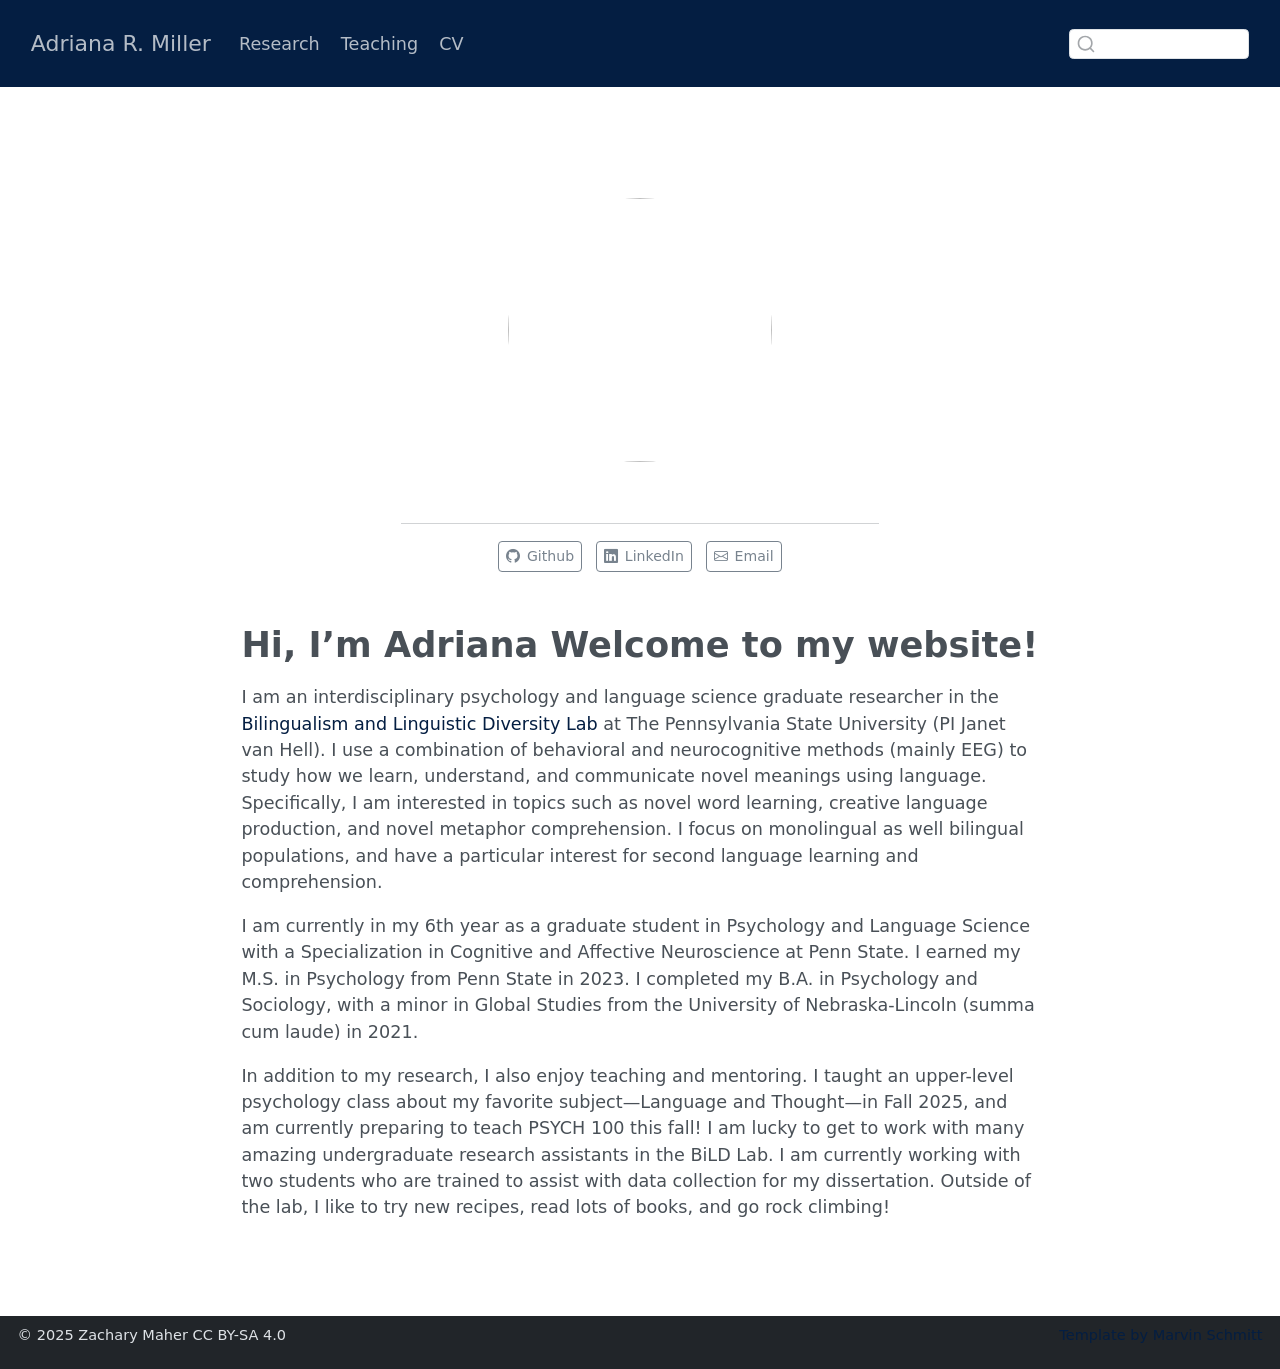
==== docs/index.html @ 5a1ea46b "Initial website" ====
<!DOCTYPE html>
<html xmlns="http://www.w3.org/1999/xhtml" lang="en" xml:lang="en"><head>

<meta charset="utf-8">
<meta name="generator" content="quarto-1.6.36">

<meta name="viewport" content="width=device-width, initial-scale=1.0, user-scalable=yes">


<title>Adriana R. Miller</title>
<style>
code{white-space: pre-wrap;}
span.smallcaps{font-variant: small-caps;}
div.columns{display: flex; gap: min(4vw, 1.5em);}
div.column{flex: auto; overflow-x: auto;}
div.hanging-indent{margin-left: 1.5em; text-indent: -1.5em;}
ul.task-list{list-style: none;}
ul.task-list li input[type="checkbox"] {
  width: 0.8em;
  margin: 0 0.8em 0.2em -1em; /* quarto-specific, see https://github.com/quarto-dev/quarto-cli/issues/4556 */ 
  vertical-align: middle;
}
</style>


<script src="site_libs/quarto-nav/quarto-nav.js"></script>
<script src="site_libs/clipboard/clipboard.min.js"></script>
<script src="site_libs/quarto-search/autocomplete.umd.js"></script>
<script src="site_libs/quarto-search/fuse.min.js"></script>
<script src="site_libs/quarto-search/quarto-search.js"></script>
<meta name="quarto:offset" content="./">
<script src="site_libs/quarto-html/quarto.js"></script>
<script src="site_libs/quarto-html/popper.min.js"></script>
<script src="site_libs/quarto-html/tippy.umd.min.js"></script>
<link href="site_libs/quarto-html/tippy.css" rel="stylesheet">
<link href="site_libs/quarto-html/quarto-syntax-highlighting-01c78b5cd655e4cd89133cf59d535862.css" rel="stylesheet" id="quarto-text-highlighting-styles">
<script src="site_libs/bootstrap/bootstrap.min.js"></script>
<link href="site_libs/bootstrap/bootstrap-icons.css" rel="stylesheet">
<link href="site_libs/bootstrap/bootstrap-8061270eec1093b1c19bd9920ae8cfa3.min.css" rel="stylesheet" append-hash="true" id="quarto-bootstrap" data-mode="light">
<script id="quarto-search-options" type="application/json">{
  "location": "navbar",
  "copy-button": false,
  "collapse-after": 3,
  "panel-placement": "end",
  "type": "textbox",
  "limit": 50,
  "keyboard-shortcut": [
    "f",
    "/",
    "s"
  ],
  "language": {
    "search-no-results-text": "No results",
    "search-matching-documents-text": "matching documents",
    "search-copy-link-title": "Copy link to search",
    "search-hide-matches-text": "Hide additional matches",
    "search-more-match-text": "more match in this document",
    "search-more-matches-text": "more matches in this document",
    "search-clear-button-title": "Clear",
    "search-text-placeholder": "",
    "search-detached-cancel-button-title": "Cancel",
    "search-submit-button-title": "Submit",
    "search-label": "Search"
  }
}</script>


</head>

<body class="nav-fixed fullcontent">

<div id="quarto-search-results"></div>
  <header id="quarto-header" class="headroom fixed-top">
    <nav class="navbar navbar-expand-lg " data-bs-theme="dark">
      <div class="navbar-container container-fluid">
      <div class="navbar-brand-container mx-auto">
    <a class="navbar-brand" href="./index.html">
    <span class="navbar-title">Adriana R. Miller</span>
    </a>
  </div>
            <div id="quarto-search" class="" title="Search"></div>
          <button class="navbar-toggler" type="button" data-bs-toggle="collapse" data-bs-target="#navbarCollapse" aria-controls="navbarCollapse" role="menu" aria-expanded="false" aria-label="Toggle navigation" onclick="if (window.quartoToggleHeadroom) { window.quartoToggleHeadroom(); }">
  <span class="navbar-toggler-icon"></span>
</button>
          <div class="collapse navbar-collapse" id="navbarCollapse">
            <ul class="navbar-nav navbar-nav-scroll me-auto">
  <li class="nav-item">
    <a class="nav-link" href="./research/index.html"> 
<span class="menu-text">Research</span></a>
  </li>  
  <li class="nav-item">
    <a class="nav-link" href="./teaching/index.html"> 
<span class="menu-text">Teaching</span></a>
  </li>  
  <li class="nav-item">
    <a class="nav-link" href="./cv/index.html"> 
<span class="menu-text">CV</span></a>
  </li>  
</ul>
          </div> <!-- /navcollapse -->
            <div class="quarto-navbar-tools">
</div>
      </div> <!-- /container-fluid -->
    </nav>
</header>
<!-- content -->
<div id="quarto-content" class="quarto-container page-columns page-rows-contents page-layout-article page-navbar">
<!-- sidebar -->
<!-- margin-sidebar -->
    
<!-- main -->
<main class="content" id="quarto-document-content">




<div class="quarto-about-jolla">
  <img src="img/miller_headshot.jpeg" class="about-image
  round " style="height: 15em; width: 15em;">
 <header id="title-block-header" class="quarto-title-block"></header><div id="about-block">
</div> 
  <hr class="about-sep">
   <div class="about-links">
  <a href="https://github.com/adriana-miller" class="about-link" rel="" target="">
    <i class="bi bi-github"></i>
     <span class="about-link-text">Github</span>
  </a>
  <a href="https://www.linkedin.com/in/adriana--miller/" class="about-link" rel="" target="">
    <i class="bi bi-linkedin"></i>
     <span class="about-link-text">LinkedIn</span>
  </a>
  <a href="mailto:avm6943@psu.edu" class="about-link" rel="" target="">
    <i class="bi bi-envelope"></i>
     <span class="about-link-text">Email</span>
  </a>
</div>
</div>

<section id="hi-im-adriana-welcome-to-my-website" class="level1">
<h1>Hi, I’m Adriana Welcome to my website!</h1>
<p>I am an interdisciplinary psychology and language science graduate researcher in the <a href="https://bild.la.psu.edu/">Bilingualism and Linguistic Diversity Lab</a> at The Pennsylvania State University (PI Janet van Hell). I use a combination of behavioral and neurocognitive methods (mainly EEG) to study how we learn, understand, and communicate novel meanings using language. Specifically, I am interested in topics such as novel word learning, creative language production, and novel metaphor comprehension. I focus on monolingual as well bilingual populations, and have a particular interest for second language learning and comprehension.</p>
<p>I am currently in my 6th year as a graduate student in Psychology and Language Science with a Specialization in Cognitive and Affective Neuroscience at Penn State. I earned my M.S. in Psychology from Penn State in 2023. I completed my B.A. in Psychology and Sociology, with a minor in Global Studies from the University of Nebraska-Lincoln (summa cum laude) in 2021.</p>
<p>In addition to my research, I also enjoy teaching and mentoring. I taught an upper-level psychology class about my favorite subject—Language and Thought—in Fall 2025, and am currently preparing to teach PSYCH 100 this fall! I am lucky to get to work with many amazing undergraduate research assistants in the BiLD Lab. I am currently working with two students who are trained to assist with data collection for my dissertation. Outside of the lab, I like to try new recipes, read lots of books, and go rock climbing!</p>



</section>

</main> <!-- /main -->
<script id="quarto-html-after-body" type="application/javascript">
window.document.addEventListener("DOMContentLoaded", function (event) {
  const toggleBodyColorMode = (bsSheetEl) => {
    const mode = bsSheetEl.getAttribute("data-mode");
    const bodyEl = window.document.querySelector("body");
    if (mode === "dark") {
      bodyEl.classList.add("quarto-dark");
      bodyEl.classList.remove("quarto-light");
    } else {
      bodyEl.classList.add("quarto-light");
      bodyEl.classList.remove("quarto-dark");
    }
  }
  const toggleBodyColorPrimary = () => {
    const bsSheetEl = window.document.querySelector("link#quarto-bootstrap");
    if (bsSheetEl) {
      toggleBodyColorMode(bsSheetEl);
    }
  }
  toggleBodyColorPrimary();  
  const isCodeAnnotation = (el) => {
    for (const clz of el.classList) {
      if (clz.startsWith('code-annotation-')) {                     
        return true;
      }
    }
    return false;
  }
  const onCopySuccess = function(e) {
    // button target
    const button = e.trigger;
    // don't keep focus
    button.blur();
    // flash "checked"
    button.classList.add('code-copy-button-checked');
    var currentTitle = button.getAttribute("title");
    button.setAttribute("title", "Copied!");
    let tooltip;
    if (window.bootstrap) {
      button.setAttribute("data-bs-toggle", "tooltip");
      button.setAttribute("data-bs-placement", "left");
      button.setAttribute("data-bs-title", "Copied!");
      tooltip = new bootstrap.Tooltip(button, 
        { trigger: "manual", 
          customClass: "code-copy-button-tooltip",
          offset: [0, -8]});
      tooltip.show();    
    }
    setTimeout(function() {
      if (tooltip) {
        tooltip.hide();
        button.removeAttribute("data-bs-title");
        button.removeAttribute("data-bs-toggle");
        button.removeAttribute("data-bs-placement");
      }
      button.setAttribute("title", currentTitle);
      button.classList.remove('code-copy-button-checked');
    }, 1000);
    // clear code selection
    e.clearSelection();
  }
  const getTextToCopy = function(trigger) {
      const codeEl = trigger.previousElementSibling.cloneNode(true);
      for (const childEl of codeEl.children) {
        if (isCodeAnnotation(childEl)) {
          childEl.remove();
        }
      }
      return codeEl.innerText;
  }
  const clipboard = new window.ClipboardJS('.code-copy-button:not([data-in-quarto-modal])', {
    text: getTextToCopy
  });
  clipboard.on('success', onCopySuccess);
  if (window.document.getElementById('quarto-embedded-source-code-modal')) {
    const clipboardModal = new window.ClipboardJS('.code-copy-button[data-in-quarto-modal]', {
      text: getTextToCopy,
      container: window.document.getElementById('quarto-embedded-source-code-modal')
    });
    clipboardModal.on('success', onCopySuccess);
  }
    var localhostRegex = new RegExp(/^(?:http|https):\/\/localhost\:?[0-9]*\//);
    var mailtoRegex = new RegExp(/^mailto:/);
      var filterRegex = new RegExp('/' + window.location.host + '/');
    var isInternal = (href) => {
        return filterRegex.test(href) || localhostRegex.test(href) || mailtoRegex.test(href);
    }
    // Inspect non-navigation links and adorn them if external
 	var links = window.document.querySelectorAll('a[href]:not(.nav-link):not(.navbar-brand):not(.toc-action):not(.sidebar-link):not(.sidebar-item-toggle):not(.pagination-link):not(.no-external):not([aria-hidden]):not(.dropdown-item):not(.quarto-navigation-tool):not(.about-link)');
    for (var i=0; i<links.length; i++) {
      const link = links[i];
      if (!isInternal(link.href)) {
        // undo the damage that might have been done by quarto-nav.js in the case of
        // links that we want to consider external
        if (link.dataset.originalHref !== undefined) {
          link.href = link.dataset.originalHref;
        }
      }
    }
  function tippyHover(el, contentFn, onTriggerFn, onUntriggerFn) {
    const config = {
      allowHTML: true,
      maxWidth: 500,
      delay: 100,
      arrow: false,
      appendTo: function(el) {
          return el.parentElement;
      },
      interactive: true,
      interactiveBorder: 10,
      theme: 'quarto',
      placement: 'bottom-start',
    };
    if (contentFn) {
      config.content = contentFn;
    }
    if (onTriggerFn) {
      config.onTrigger = onTriggerFn;
    }
    if (onUntriggerFn) {
      config.onUntrigger = onUntriggerFn;
    }
    window.tippy(el, config); 
  }
  const noterefs = window.document.querySelectorAll('a[role="doc-noteref"]');
  for (var i=0; i<noterefs.length; i++) {
    const ref = noterefs[i];
    tippyHover(ref, function() {
      // use id or data attribute instead here
      let href = ref.getAttribute('data-footnote-href') || ref.getAttribute('href');
      try { href = new URL(href).hash; } catch {}
      const id = href.replace(/^#\/?/, "");
      const note = window.document.getElementById(id);
      if (note) {
        return note.innerHTML;
      } else {
        return "";
      }
    });
  }
  const xrefs = window.document.querySelectorAll('a.quarto-xref');
  const processXRef = (id, note) => {
    // Strip column container classes
    const stripColumnClz = (el) => {
      el.classList.remove("page-full", "page-columns");
      if (el.children) {
        for (const child of el.children) {
          stripColumnClz(child);
        }
      }
    }
    stripColumnClz(note)
    if (id === null || id.startsWith('sec-')) {
      // Special case sections, only their first couple elements
      const container = document.createElement("div");
      if (note.children && note.children.length > 2) {
        container.appendChild(note.children[0].cloneNode(true));
        for (let i = 1; i < note.children.length; i++) {
          const child = note.children[i];
          if (child.tagName === "P" && child.innerText === "") {
            continue;
          } else {
            container.appendChild(child.cloneNode(true));
            break;
          }
        }
        if (window.Quarto?.typesetMath) {
          window.Quarto.typesetMath(container);
        }
        return container.innerHTML
      } else {
        if (window.Quarto?.typesetMath) {
          window.Quarto.typesetMath(note);
        }
        return note.innerHTML;
      }
    } else {
      // Remove any anchor links if they are present
      const anchorLink = note.querySelector('a.anchorjs-link');
      if (anchorLink) {
        anchorLink.remove();
      }
      if (window.Quarto?.typesetMath) {
        window.Quarto.typesetMath(note);
      }
      if (note.classList.contains("callout")) {
        return note.outerHTML;
      } else {
        return note.innerHTML;
      }
    }
  }
  for (var i=0; i<xrefs.length; i++) {
    const xref = xrefs[i];
    tippyHover(xref, undefined, function(instance) {
      instance.disable();
      let url = xref.getAttribute('href');
      let hash = undefined; 
      if (url.startsWith('#')) {
        hash = url;
      } else {
        try { hash = new URL(url).hash; } catch {}
      }
      if (hash) {
        const id = hash.replace(/^#\/?/, "");
        const note = window.document.getElementById(id);
        if (note !== null) {
          try {
            const html = processXRef(id, note.cloneNode(true));
            instance.setContent(html);
          } finally {
            instance.enable();
            instance.show();
          }
        } else {
          // See if we can fetch this
          fetch(url.split('#')[0])
          .then(res => res.text())
          .then(html => {
            const parser = new DOMParser();
            const htmlDoc = parser.parseFromString(html, "text/html");
            const note = htmlDoc.getElementById(id);
            if (note !== null) {
              const html = processXRef(id, note);
              instance.setContent(html);
            } 
          }).finally(() => {
            instance.enable();
            instance.show();
          });
        }
      } else {
        // See if we can fetch a full url (with no hash to target)
        // This is a special case and we should probably do some content thinning / targeting
        fetch(url)
        .then(res => res.text())
        .then(html => {
          const parser = new DOMParser();
          const htmlDoc = parser.parseFromString(html, "text/html");
          const note = htmlDoc.querySelector('main.content');
          if (note !== null) {
            // This should only happen for chapter cross references
            // (since there is no id in the URL)
            // remove the first header
            if (note.children.length > 0 && note.children[0].tagName === "HEADER") {
              note.children[0].remove();
            }
            const html = processXRef(null, note);
            instance.setContent(html);
          } 
        }).finally(() => {
          instance.enable();
          instance.show();
        });
      }
    }, function(instance) {
    });
  }
      let selectedAnnoteEl;
      const selectorForAnnotation = ( cell, annotation) => {
        let cellAttr = 'data-code-cell="' + cell + '"';
        let lineAttr = 'data-code-annotation="' +  annotation + '"';
        const selector = 'span[' + cellAttr + '][' + lineAttr + ']';
        return selector;
      }
      const selectCodeLines = (annoteEl) => {
        const doc = window.document;
        const targetCell = annoteEl.getAttribute("data-target-cell");
        const targetAnnotation = annoteEl.getAttribute("data-target-annotation");
        const annoteSpan = window.document.querySelector(selectorForAnnotation(targetCell, targetAnnotation));
        const lines = annoteSpan.getAttribute("data-code-lines").split(",");
        const lineIds = lines.map((line) => {
          return targetCell + "-" + line;
        })
        let top = null;
        let height = null;
        let parent = null;
        if (lineIds.length > 0) {
            //compute the position of the single el (top and bottom and make a div)
            const el = window.document.getElementById(lineIds[0]);
            top = el.offsetTop;
            height = el.offsetHeight;
            parent = el.parentElement.parentElement;
          if (lineIds.length > 1) {
            const lastEl = window.document.getElementById(lineIds[lineIds.length - 1]);
            const bottom = lastEl.offsetTop + lastEl.offsetHeight;
            height = bottom - top;
          }
          if (top !== null && height !== null && parent !== null) {
            // cook up a div (if necessary) and position it 
            let div = window.document.getElementById("code-annotation-line-highlight");
            if (div === null) {
              div = window.document.createElement("div");
              div.setAttribute("id", "code-annotation-line-highlight");
              div.style.position = 'absolute';
              parent.appendChild(div);
            }
            div.style.top = top - 2 + "px";
            div.style.height = height + 4 + "px";
            div.style.left = 0;
            let gutterDiv = window.document.getElementById("code-annotation-line-highlight-gutter");
            if (gutterDiv === null) {
              gutterDiv = window.document.createElement("div");
              gutterDiv.setAttribute("id", "code-annotation-line-highlight-gutter");
              gutterDiv.style.position = 'absolute';
              const codeCell = window.document.getElementById(targetCell);
              const gutter = codeCell.querySelector('.code-annotation-gutter');
              gutter.appendChild(gutterDiv);
            }
            gutterDiv.style.top = top - 2 + "px";
            gutterDiv.style.height = height + 4 + "px";
          }
          selectedAnnoteEl = annoteEl;
        }
      };
      const unselectCodeLines = () => {
        const elementsIds = ["code-annotation-line-highlight", "code-annotation-line-highlight-gutter"];
        elementsIds.forEach((elId) => {
          const div = window.document.getElementById(elId);
          if (div) {
            div.remove();
          }
        });
        selectedAnnoteEl = undefined;
      };
        // Handle positioning of the toggle
    window.addEventListener(
      "resize",
      throttle(() => {
        elRect = undefined;
        if (selectedAnnoteEl) {
          selectCodeLines(selectedAnnoteEl);
        }
      }, 10)
    );
    function throttle(fn, ms) {
    let throttle = false;
    let timer;
      return (...args) => {
        if(!throttle) { // first call gets through
            fn.apply(this, args);
            throttle = true;
        } else { // all the others get throttled
            if(timer) clearTimeout(timer); // cancel #2
            timer = setTimeout(() => {
              fn.apply(this, args);
              timer = throttle = false;
            }, ms);
        }
      };
    }
      // Attach click handler to the DT
      const annoteDls = window.document.querySelectorAll('dt[data-target-cell]');
      for (const annoteDlNode of annoteDls) {
        annoteDlNode.addEventListener('click', (event) => {
          const clickedEl = event.target;
          if (clickedEl !== selectedAnnoteEl) {
            unselectCodeLines();
            const activeEl = window.document.querySelector('dt[data-target-cell].code-annotation-active');
            if (activeEl) {
              activeEl.classList.remove('code-annotation-active');
            }
            selectCodeLines(clickedEl);
            clickedEl.classList.add('code-annotation-active');
          } else {
            // Unselect the line
            unselectCodeLines();
            clickedEl.classList.remove('code-annotation-active');
          }
        });
      }
  const findCites = (el) => {
    const parentEl = el.parentElement;
    if (parentEl) {
      const cites = parentEl.dataset.cites;
      if (cites) {
        return {
          el,
          cites: cites.split(' ')
        };
      } else {
        return findCites(el.parentElement)
      }
    } else {
      return undefined;
    }
  };
  var bibliorefs = window.document.querySelectorAll('a[role="doc-biblioref"]');
  for (var i=0; i<bibliorefs.length; i++) {
    const ref = bibliorefs[i];
    const citeInfo = findCites(ref);
    if (citeInfo) {
      tippyHover(citeInfo.el, function() {
        var popup = window.document.createElement('div');
        citeInfo.cites.forEach(function(cite) {
          var citeDiv = window.document.createElement('div');
          citeDiv.classList.add('hanging-indent');
          citeDiv.classList.add('csl-entry');
          var biblioDiv = window.document.getElementById('ref-' + cite);
          if (biblioDiv) {
            citeDiv.innerHTML = biblioDiv.innerHTML;
          }
          popup.appendChild(citeDiv);
        });
        return popup.innerHTML;
      });
    }
  }
});
</script>
</div> <!-- /content -->
<footer class="footer">
  <div class="nav-footer">
    <div class="nav-footer-left">
<p><span class="faux-block">© 2025 Zachary Maher CC BY-SA 4.0</span></p>
</div>   
    <div class="nav-footer-center">
      &nbsp;
    </div>
    <div class="nav-footer-right">
<p><span class="faux-block"><a href="https://github.com/marvinschmitt/quarto-website-template/">Template by Marvin Schmitt</a></span></p>
</div>
  </div>
</footer>




</body></html>
---- docs/site_libs/quarto-html/tippy.css ----
.tippy-box[data-animation=fade][data-state=hidden]{opacity:0}[data-tippy-root]{max-width:calc(100vw - 10px)}.tippy-box{position:relative;background-color:#333;color:#fff;border-radius:4px;font-size:14px;line-height:1.4;white-space:normal;outline:0;transition-property:transform,visibility,opacity}.tippy-box[data-placement^=top]>.tippy-arrow{bottom:0}.tippy-box[data-placement^=top]>.tippy-arrow:before{bottom:-7px;left:0;border-width:8px 8px 0;border-top-color:initial;transform-origin:center top}.tippy-box[data-placement^=bottom]>.tippy-arrow{top:0}.tippy-box[data-placement^=bottom]>.tippy-arrow:before{top:-7px;left:0;border-width:0 8px 8px;border-bottom-color:initial;transform-origin:center bottom}.tippy-box[data-placement^=left]>.tippy-arrow{right:0}.tippy-box[data-placement^=left]>.tippy-arrow:before{border-width:8px 0 8px 8px;border-left-color:initial;right:-7px;transform-origin:center left}.tippy-box[data-placement^=right]>.tippy-arrow{left:0}.tippy-box[data-placement^=right]>.tippy-arrow:before{left:-7px;border-width:8px 8px 8px 0;border-right-color:initial;transform-origin:center right}.tippy-box[data-inertia][data-state=visible]{transition-timing-function:cubic-bezier(.54,1.5,.38,1.11)}.tippy-arrow{width:16px;height:16px;color:#333}.tippy-arrow:before{content:"";position:absolute;border-color:transparent;border-style:solid}.tippy-content{position:relative;padding:5px 9px;z-index:1}
---- docs/site_libs/quarto-html/quarto-syntax-highlighting-01c78b5cd655e4cd89133cf59d535862.css ----
/* quarto syntax highlight colors */
:root {
  --quarto-hl-ot-color: #003B4F;
  --quarto-hl-at-color: #657422;
  --quarto-hl-ss-color: #20794D;
  --quarto-hl-an-color: #5E5E5E;
  --quarto-hl-fu-color: #4758AB;
  --quarto-hl-st-color: #20794D;
  --quarto-hl-cf-color: #003B4F;
  --quarto-hl-op-color: #5E5E5E;
  --quarto-hl-er-color: #AD0000;
  --quarto-hl-bn-color: #AD0000;
  --quarto-hl-al-color: #AD0000;
  --quarto-hl-va-color: #111111;
  --quarto-hl-bu-color: inherit;
  --quarto-hl-ex-color: inherit;
  --quarto-hl-pp-color: #AD0000;
  --quarto-hl-in-color: #5E5E5E;
  --quarto-hl-vs-color: #20794D;
  --quarto-hl-wa-color: #5E5E5E;
  --quarto-hl-do-color: #5E5E5E;
  --quarto-hl-im-color: #00769E;
  --quarto-hl-ch-color: #20794D;
  --quarto-hl-dt-color: #AD0000;
  --quarto-hl-fl-color: #AD0000;
  --quarto-hl-co-color: #5E5E5E;
  --quarto-hl-cv-color: #5E5E5E;
  --quarto-hl-cn-color: #8f5902;
  --quarto-hl-sc-color: #5E5E5E;
  --quarto-hl-dv-color: #AD0000;
  --quarto-hl-kw-color: #003B4F;
}

/* other quarto variables */
:root {
  --quarto-font-monospace: SFMono-Regular, Menlo, Monaco, Consolas, "Liberation Mono", "Courier New", monospace;
}

pre > code.sourceCode > span {
  color: #003B4F;
}

code span {
  color: #003B4F;
}

code.sourceCode > span {
  color: #003B4F;
}

div.sourceCode,
div.sourceCode pre.sourceCode {
  color: #003B4F;
}

code span.ot {
  color: #003B4F;
  font-style: inherit;
}

code span.at {
  color: #657422;
  font-style: inherit;
}

code span.ss {
  color: #20794D;
  font-style: inherit;
}

code span.an {
  color: #5E5E5E;
  font-style: inherit;
}

code span.fu {
  color: #4758AB;
  font-style: inherit;
}

code span.st {
  color: #20794D;
  font-style: inherit;
}

code span.cf {
  color: #003B4F;
  font-weight: bold;
  font-style: inherit;
}

code span.op {
  color: #5E5E5E;
  font-style: inherit;
}

code span.er {
  color: #AD0000;
  font-style: inherit;
}

code span.bn {
  color: #AD0000;
  font-style: inherit;
}

code span.al {
  color: #AD0000;
  font-style: inherit;
}

code span.va {
  color: #111111;
  font-style: inherit;
}

code span.bu {
  font-style: inherit;
}

code span.ex {
  font-style: inherit;
}

code span.pp {
  color: #AD0000;
  font-style: inherit;
}

code span.in {
  color: #5E5E5E;
  font-style: inherit;
}

code span.vs {
  color: #20794D;
  font-style: inherit;
}

code span.wa {
  color: #5E5E5E;
  font-style: italic;
}

code span.do {
  color: #5E5E5E;
  font-style: italic;
}

code span.im {
  color: #00769E;
  font-style: inherit;
}

code span.ch {
  color: #20794D;
  font-style: inherit;
}

code span.dt {
  color: #AD0000;
  font-style: inherit;
}

code span.fl {
  color: #AD0000;
  font-style: inherit;
}

code span.co {
  color: #5E5E5E;
  font-style: inherit;
}

code span.cv {
  color: #5E5E5E;
  font-style: italic;
}

code span.cn {
  color: #8f5902;
  font-style: inherit;
}

code span.sc {
  color: #5E5E5E;
  font-style: inherit;
}

code span.dv {
  color: #AD0000;
  font-style: inherit;
}

code span.kw {
  color: #003B4F;
  font-weight: bold;
  font-style: inherit;
}

.prevent-inlining {
  content: "</";
}

/*# sourceMappingURL=b864b4b3bfc832830bc29b9fb759e26b.css.map */
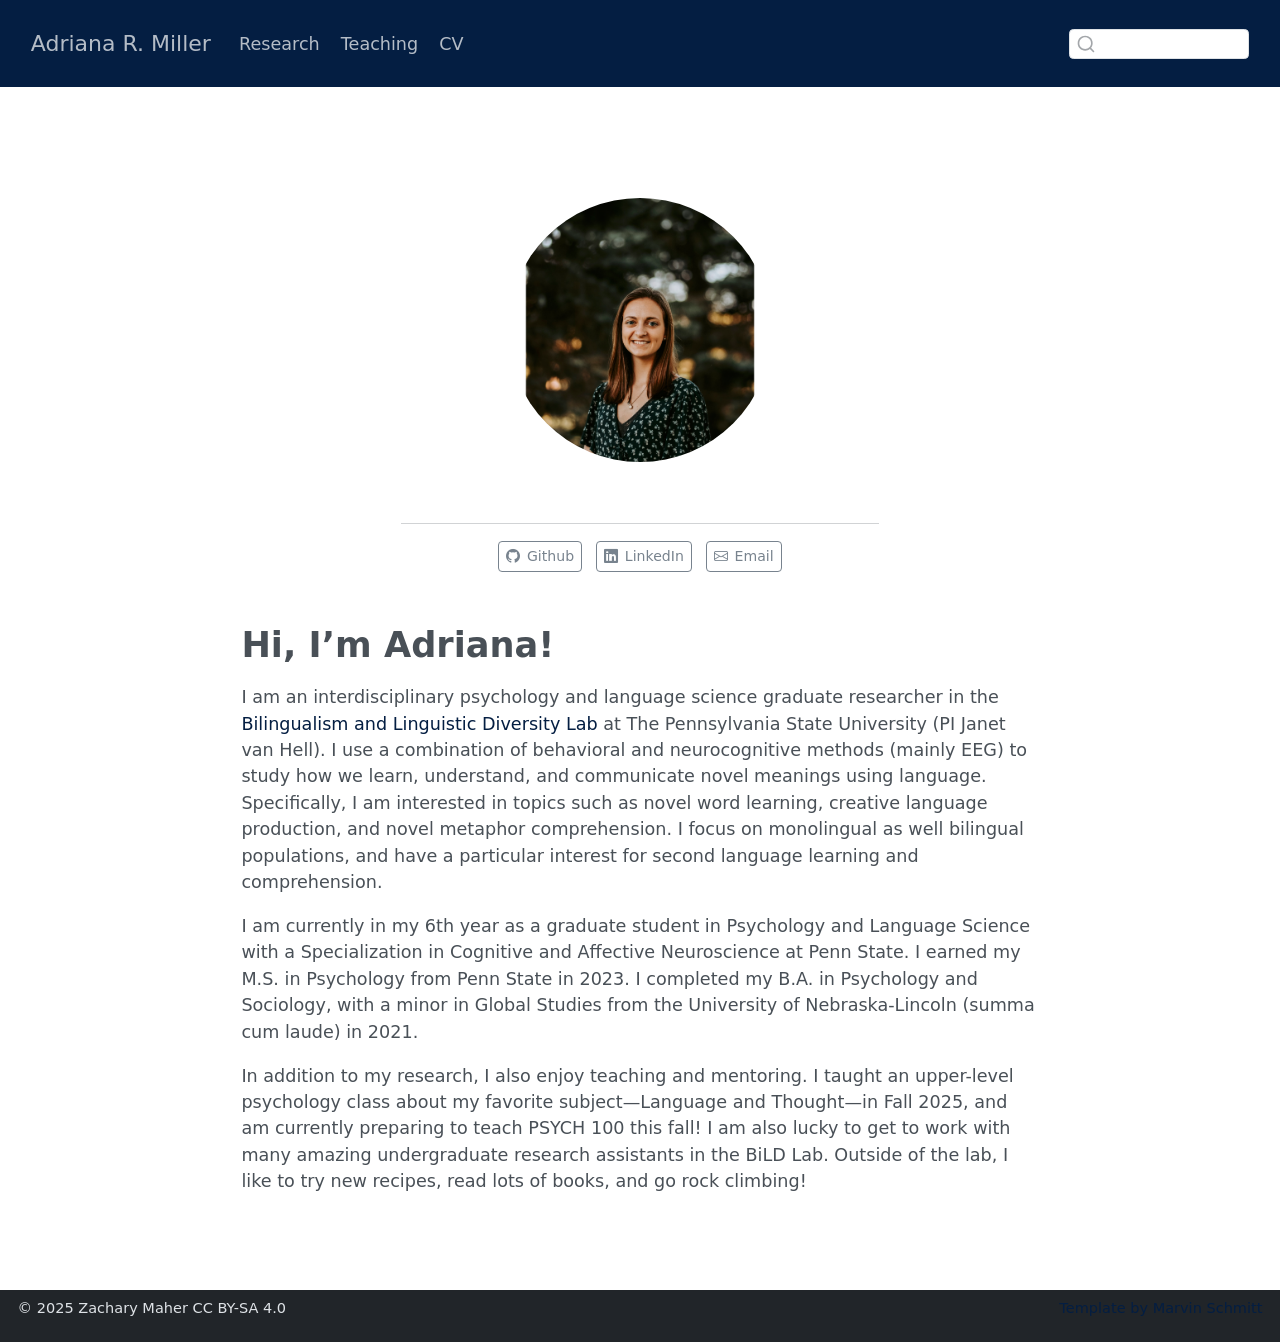
==== commit a38fee21: "Render" ====
--- a/docs/index.html
+++ b/docs/index.html
@@ -115,7 +115,7 @@
 
 
 <div class="quarto-about-jolla">
-  <img src="img/miller_headshot.jpeg" class="about-image
+  <img src="img/miller_headshot.jpg" class="about-image
   round " style="height: 15em; width: 15em;">
  <header id="title-block-header" class="quarto-title-block"></header><div id="about-block">
 </div> 
@@ -136,11 +136,11 @@
 </div>
 </div>
 
-<section id="hi-im-adriana-welcome-to-my-website" class="level1">
-<h1>Hi, I’m Adriana Welcome to my website!</h1>
+<section id="hi-im-adriana" class="level1">
+<h1>Hi, I’m Adriana!</h1>
 <p>I am an interdisciplinary psychology and language science graduate researcher in the <a href="https://bild.la.psu.edu/">Bilingualism and Linguistic Diversity Lab</a> at The Pennsylvania State University (PI Janet van Hell). I use a combination of behavioral and neurocognitive methods (mainly EEG) to study how we learn, understand, and communicate novel meanings using language. Specifically, I am interested in topics such as novel word learning, creative language production, and novel metaphor comprehension. I focus on monolingual as well bilingual populations, and have a particular interest for second language learning and comprehension.</p>
 <p>I am currently in my 6th year as a graduate student in Psychology and Language Science with a Specialization in Cognitive and Affective Neuroscience at Penn State. I earned my M.S. in Psychology from Penn State in 2023. I completed my B.A. in Psychology and Sociology, with a minor in Global Studies from the University of Nebraska-Lincoln (summa cum laude) in 2021.</p>
-<p>In addition to my research, I also enjoy teaching and mentoring. I taught an upper-level psychology class about my favorite subject—Language and Thought—in Fall 2025, and am currently preparing to teach PSYCH 100 this fall! I am lucky to get to work with many amazing undergraduate research assistants in the BiLD Lab. I am currently working with two students who are trained to assist with data collection for my dissertation. Outside of the lab, I like to try new recipes, read lots of books, and go rock climbing!</p>
+<p>In addition to my research, I also enjoy teaching and mentoring. I taught an upper-level psychology class about my favorite subject—Language and Thought—in Fall 2025, and am currently preparing to teach PSYCH 100 this fall! I am also lucky to get to work with many amazing undergraduate research assistants in the BiLD Lab. Outside of the lab, I like to try new recipes, read lots of books, and go rock climbing!</p>
 
 
 
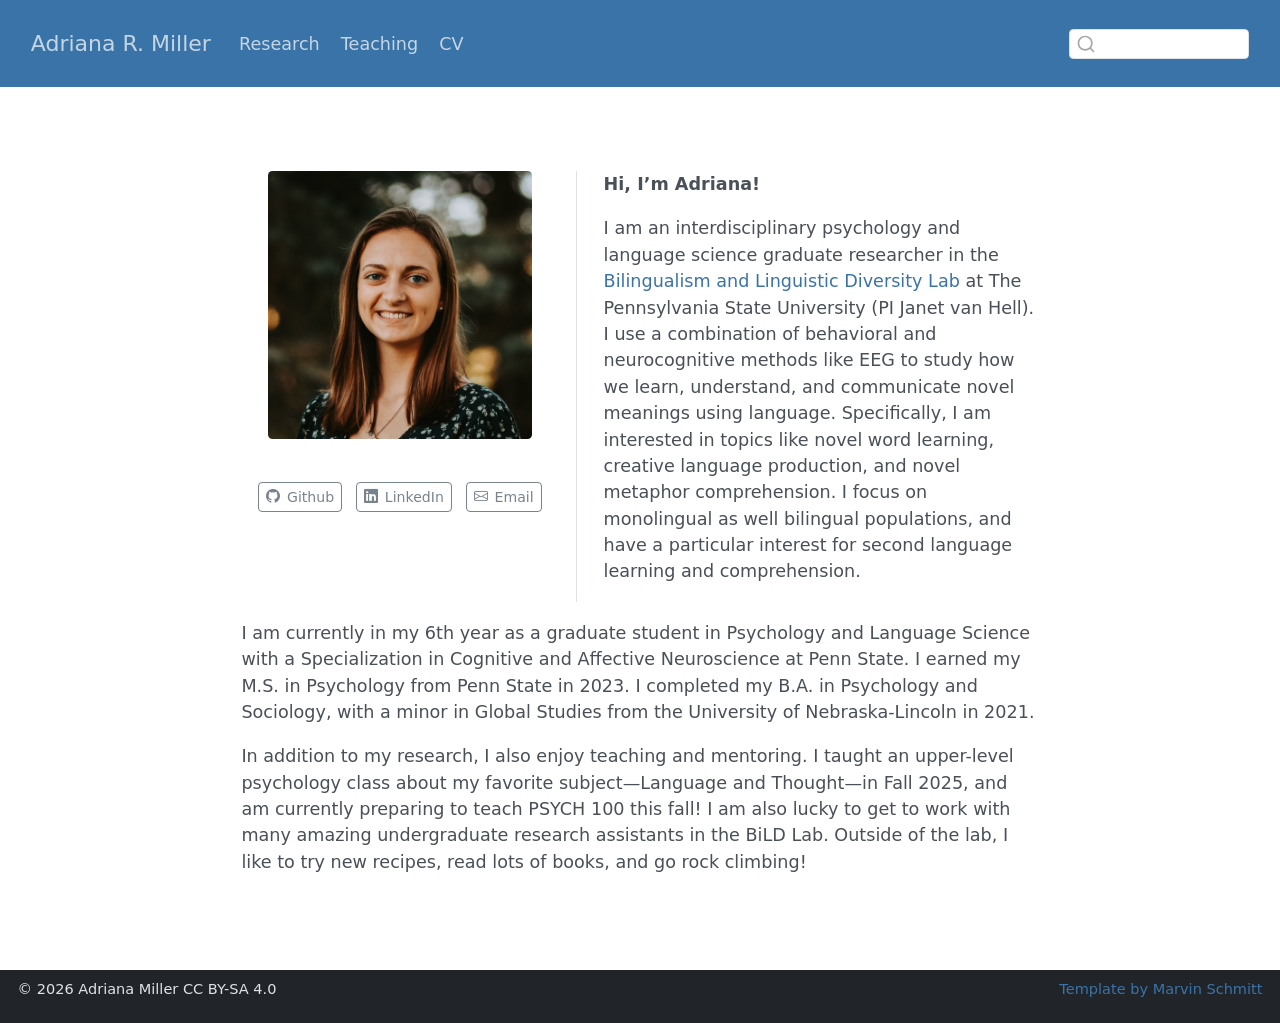
==== commit 14e00e40: "Changing color scheme" ====
--- a/docs/index.html
+++ b/docs/index.html
@@ -36,7 +36,7 @@
 <link href="site_libs/quarto-html/quarto-syntax-highlighting-01c78b5cd655e4cd89133cf59d535862.css" rel="stylesheet" id="quarto-text-highlighting-styles">
 <script src="site_libs/bootstrap/bootstrap.min.js"></script>
 <link href="site_libs/bootstrap/bootstrap-icons.css" rel="stylesheet">
-<link href="site_libs/bootstrap/bootstrap-8061270eec1093b1c19bd9920ae8cfa3.min.css" rel="stylesheet" append-hash="true" id="quarto-bootstrap" data-mode="light">
+<link href="site_libs/bootstrap/bootstrap-16c4b4bbdbb666cee46f11f811b7e089.min.css" rel="stylesheet" append-hash="true" id="quarto-bootstrap" data-mode="light">
 <script id="quarto-search-options" type="application/json">{
   "location": "navbar",
   "copy-button": false,
@@ -114,13 +114,12 @@
 
 
 
-<div class="quarto-about-jolla">
-  <img src="img/miller_headshot.jpg" class="about-image
-  round " style="height: 15em; width: 15em;">
- <header id="title-block-header" class="quarto-title-block"></header><div id="about-block">
-</div> 
-  <hr class="about-sep">
-   <div class="about-links">
+<div class="quarto-about-trestles">
+  <div class="about-entity">
+    <img src="img/miller_headshot.png" class="about-image
+  rounded " style="width: 15em;">
+<header id="title-block-header" class="quarto-title-block"></header>
+    <div class="about-links">
   <a href="https://github.com/adriana-miller" class="about-link" rel="" target="">
     <i class="bi bi-github"></i>
      <span class="about-link-text">Github</span>
@@ -134,17 +133,18 @@
      <span class="about-link-text">Email</span>
   </a>
 </div>
+  </div>
+  <div class="about-contents"><div id="about-block">
+<p><strong>Hi, I’m Adriana!</strong></p>
+<p>I am an interdisciplinary psychology and language science graduate researcher in the <a href="https://bild.la.psu.edu/">Bilingualism and Linguistic Diversity Lab</a> at The Pennsylvania State University (PI Janet van Hell). I use a combination of behavioral and neurocognitive methods like EEG to study how we learn, understand, and communicate novel meanings using language. Specifically, I am interested in topics like novel word learning, creative language production, and novel metaphor comprehension. I focus on monolingual as well bilingual populations, and have a particular interest for second language learning and comprehension.</p>
+</div></div>
 </div>
 
-<section id="hi-im-adriana" class="level1">
-<h1>Hi, I’m Adriana!</h1>
-<p>I am an interdisciplinary psychology and language science graduate researcher in the <a href="https://bild.la.psu.edu/">Bilingualism and Linguistic Diversity Lab</a> at The Pennsylvania State University (PI Janet van Hell). I use a combination of behavioral and neurocognitive methods (mainly EEG) to study how we learn, understand, and communicate novel meanings using language. Specifically, I am interested in topics such as novel word learning, creative language production, and novel metaphor comprehension. I focus on monolingual as well bilingual populations, and have a particular interest for second language learning and comprehension.</p>
-<p>I am currently in my 6th year as a graduate student in Psychology and Language Science with a Specialization in Cognitive and Affective Neuroscience at Penn State. I earned my M.S. in Psychology from Penn State in 2023. I completed my B.A. in Psychology and Sociology, with a minor in Global Studies from the University of Nebraska-Lincoln (summa cum laude) in 2021.</p>
+<p>I am currently in my 6th year as a graduate student in Psychology and Language Science with a Specialization in Cognitive and Affective Neuroscience at Penn State. I earned my M.S. in Psychology from Penn State in 2023. I completed my B.A. in Psychology and Sociology, with a minor in Global Studies from the University of Nebraska-Lincoln in 2021.</p>
 <p>In addition to my research, I also enjoy teaching and mentoring. I taught an upper-level psychology class about my favorite subject—Language and Thought—in Fall 2025, and am currently preparing to teach PSYCH 100 this fall! I am also lucky to get to work with many amazing undergraduate research assistants in the BiLD Lab. Outside of the lab, I like to try new recipes, read lots of books, and go rock climbing!</p>
 
 
 
-</section>
 
 </main> <!-- /main -->
 <script id="quarto-html-after-body" type="application/javascript">
@@ -561,7 +561,7 @@
 <footer class="footer">
   <div class="nav-footer">
     <div class="nav-footer-left">
-<p><span class="faux-block">© 2025 Zachary Maher CC BY-SA 4.0</span></p>
+<p><span class="faux-block">© 2026 Adriana Miller CC BY-SA 4.0</span></p>
 </div>   
     <div class="nav-footer-center">
       &nbsp;
